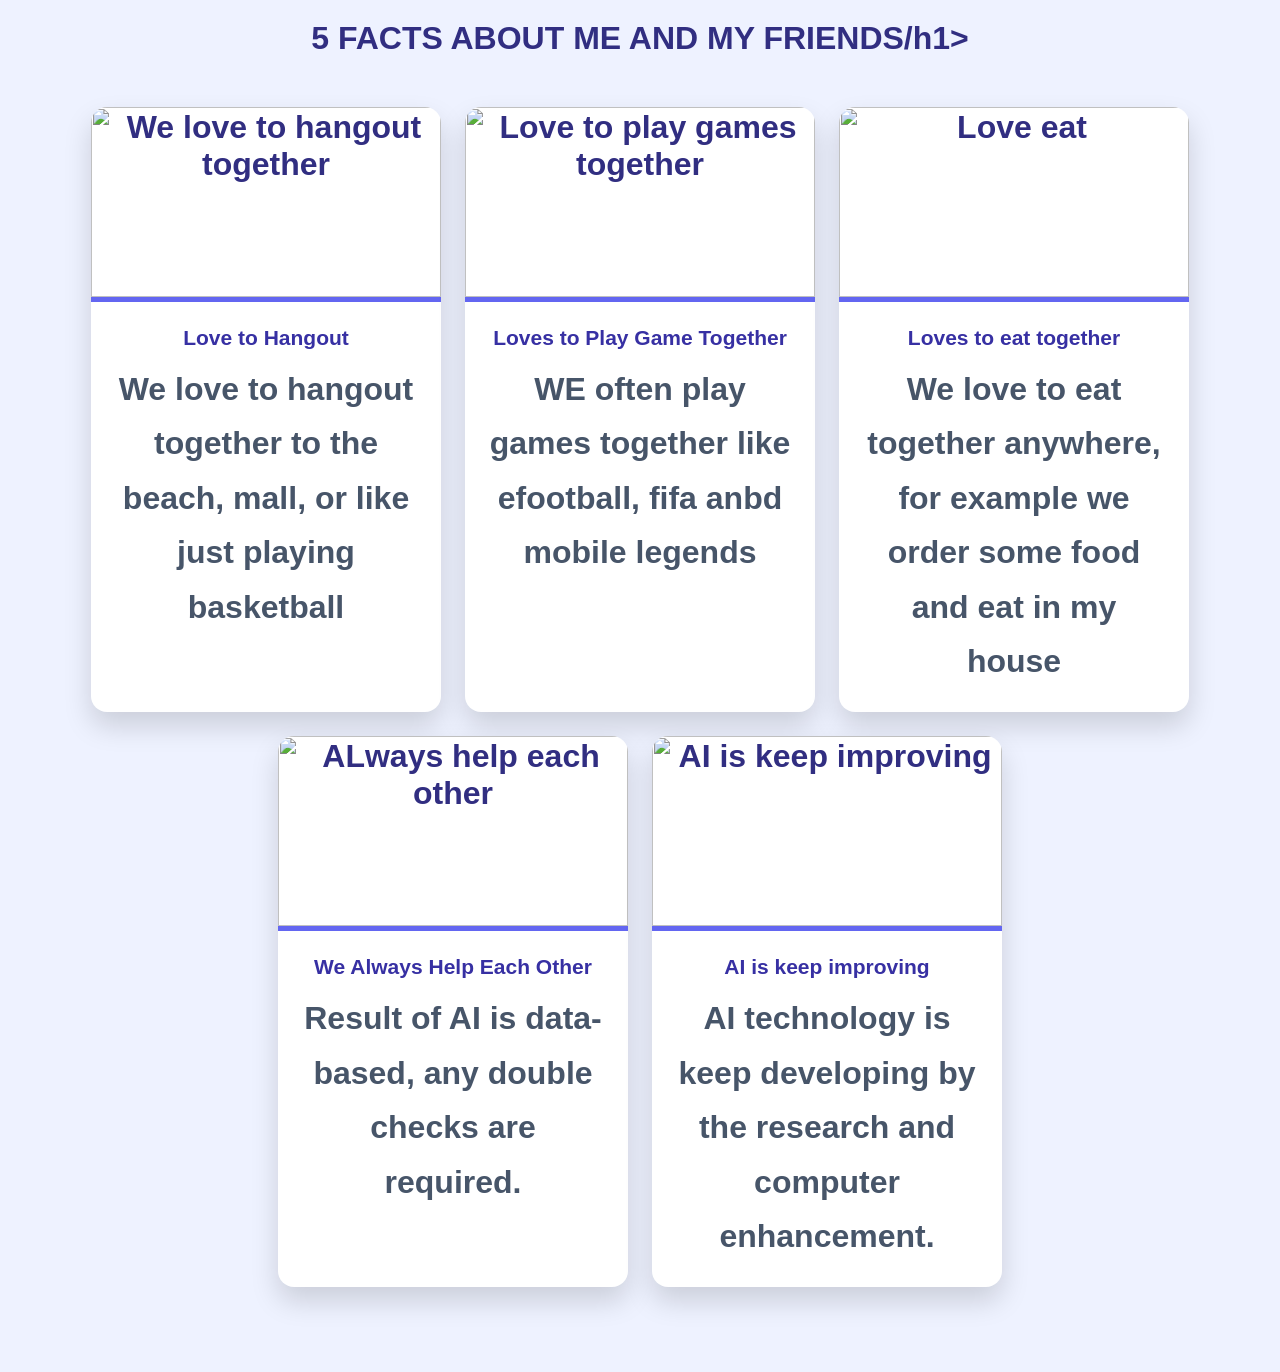
==== fact.html @ af5afd4f "modified:   fact.html" ====
<html lang="en">
<head>
    <meta charset="UTF-8">
    <meta name="viewport" content="width=device-width, initial-scale=1.0">
    <title>5 Facts about me and my friends</title>
    <link rel="stylesheet" href="fact.css">
</head>
<body>

    <h1>5 FACTS ABOUT ME AND MY FRIENDS/h1>

    <div class="container">
       
        <div class="card">
            <img src="https://images.unsplash.com/photo-1633892798304-851c3c69abbd?w=400&auto=format&fit=crop&q=60&ixlib=rb-4.1.0&ixid=M3wxMjA3fDB8MHxzZWFyY2h8M3x8aGFuZ291dHxlbnwwfHwwfHx8MA%3D%3D" alt="We love to hangout together">
            <div class="card-content">
                <h2>Love to Hangout</h2>
                <p>We love to hangout together to the beach, mall, or like just playing basketball</p>
            </div>
        </div>

        
        <div class="card">
            <img src="https://images.unsplash.com/photo-1493711662062-fa541adb3fc8?w=400&auto=format&fit=crop&q=60&ixlib=rb-4.1.0&ixid=M3wxMjA3fDB8MHxzZWFyY2h8M3x8cGxheWluZyUyMGdhbWVzfGVufDB8fDB8fHww" alt="Love to play games together">
            <div class="card-content">
                <h2>Loves to Play Game Together</h2>
                <p> WE often play games together like efootball, fifa anbd mobile legends</p>
            </div>
        </div>

        
        <div class="card">
            <img src="" alt="Love eat">
            <div class="card-content">
                <h2>Loves to eat together</h2>
                <p>We love to eat together anywhere, for example we order some food and eat in my house</p>
            </div>
        </div>

        
        <div class="card">
            <img src="" alt="ALways help each other">
            <div class="card-content">
                <h2>We Always Help Each Other</h2>
                <p>Result of AI is data-based, any double checks are required.</p>
            </div>
        </div>

        <!-- CARD 5 -->
        <div class="card">
            <img src="" alt="AI is keep improving">
            <div class="card-content">
                <h2>AI is keep improving</h2>
                <p>AI technology is keep developing by the research and computer enhancement.</p>
            </div>
        </div>
    </div>

</body>
</html>
---- fact.css ----
* {
    margin: 0;
    padding: 0;
    box-sizing: border-box;
}

body {
    font-family: Arial, sans-serif;
    background: #eef2ff;
    min-height: 100vh;
}

h1 {
    text-align: center;
    padding-top: 20px;
    margin-bottom: 35px;
    color: #312e81;
}

.container {
    width: 90%;
    max-width: 1200px;
    margin: auto;
    padding: 50px 0;
    display: flex;
    flex-wrap: wrap;
    justify-content: center;
    align-items: stretch;
    gap: 24px;
}

.card {
    flex-grow: 1;
    flex-shrink: 1;
    flex-basis: 300px;
    max-width: 350px;
    overflow: hidden;
    background: white;
    border-radius: 16px;
    box-shadow: 0 14px 28px rgba(0, 0, 0, 0.15);
}

.card img {
    display: block;
    width: 100%;
    height: 190px;
    object-fit: cover;
}

.card-content {
    padding: 24px;
    border-top: 5px solid #6366f1;
}

.card-content h2 {
    margin-bottom: 12px;
    color: #3730a3;
    font-size: 21px;
}

.card-content p {
    color: #475569;
    line-height: 1.7;
}
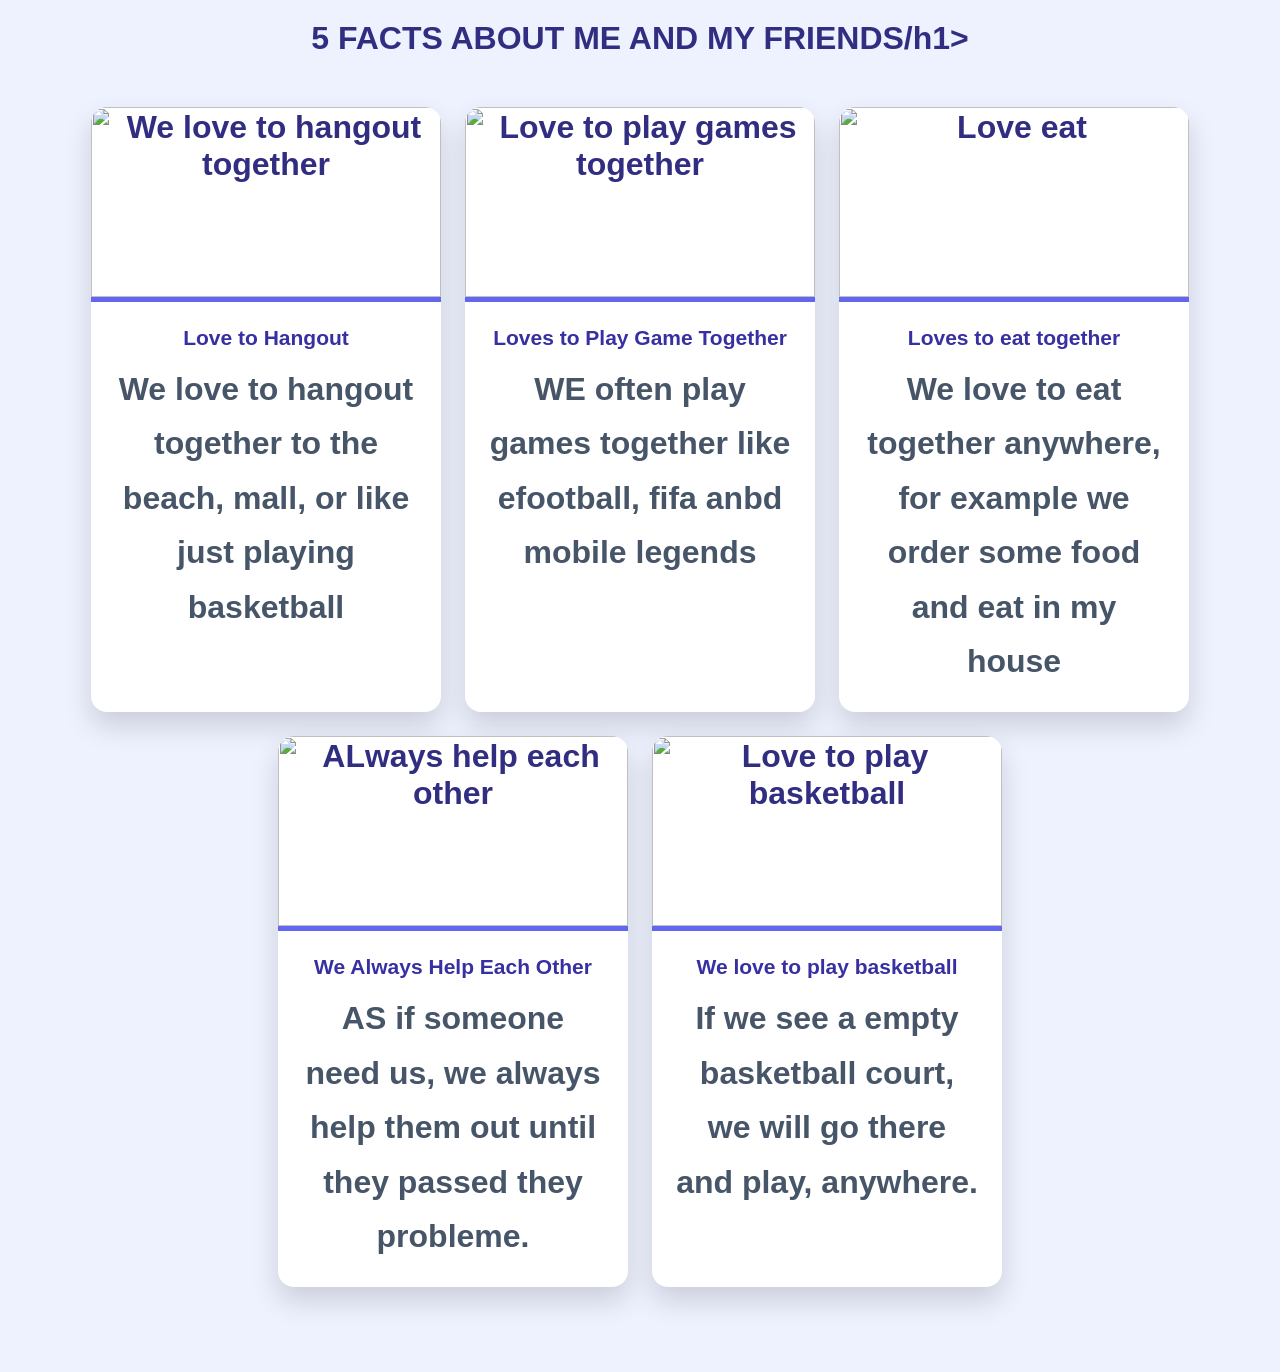
==== commit 4c215b29: "commit" ====
--- a/fact.html
+++ b/fact.html
@@ -39,19 +39,19 @@
 
         
         <div class="card">
-            <img src="" alt="ALways help each other">
+            <img src="https://images.unsplash.com/photo-1611223235982-891064f27716?w=400&auto=format&fit=crop&q=60&ixlib=rb-4.1.0&ixid=M3wxMjA3fDB8MHxzZWFyY2h8MTF8fHN1cHBvcnQlMjBlYWNoJTIwb3RoZXJ8ZW58MHx8MHx8fDA%3D" alt="ALways help each other">
             <div class="card-content">
                 <h2>We Always Help Each Other</h2>
-                <p>Result of AI is data-based, any double checks are required.</p>
+                <p>AS if someone need us, we always help them out until they passed they probleme.</p>
             </div>
         </div>
 
-        <!-- CARD 5 -->
+        
         <div class="card">
-            <img src="" alt="AI is keep improving">
+            <img src="https://images.unsplash.com/photo-1546519638-68e109498ffc?w=400&auto=format&fit=crop&q=60&ixlib=rb-4.1.0&ixid=M3wxMjA3fDB8MHxzZWFyY2h8Mnx8YmFza2V0YmFsbHxlbnwwfHwwfHx8MA%3D%3D" alt="Love to play basketball">
             <div class="card-content">
-                <h2>AI is keep improving</h2>
-                <p>AI technology is keep developing by the research and computer enhancement.</p>
+                <h2>We love to play basketball </h2>
+                <p>If we see a empty basketball court, we will go there and play, anywhere.</p>
             </div>
         </div>
     </div>
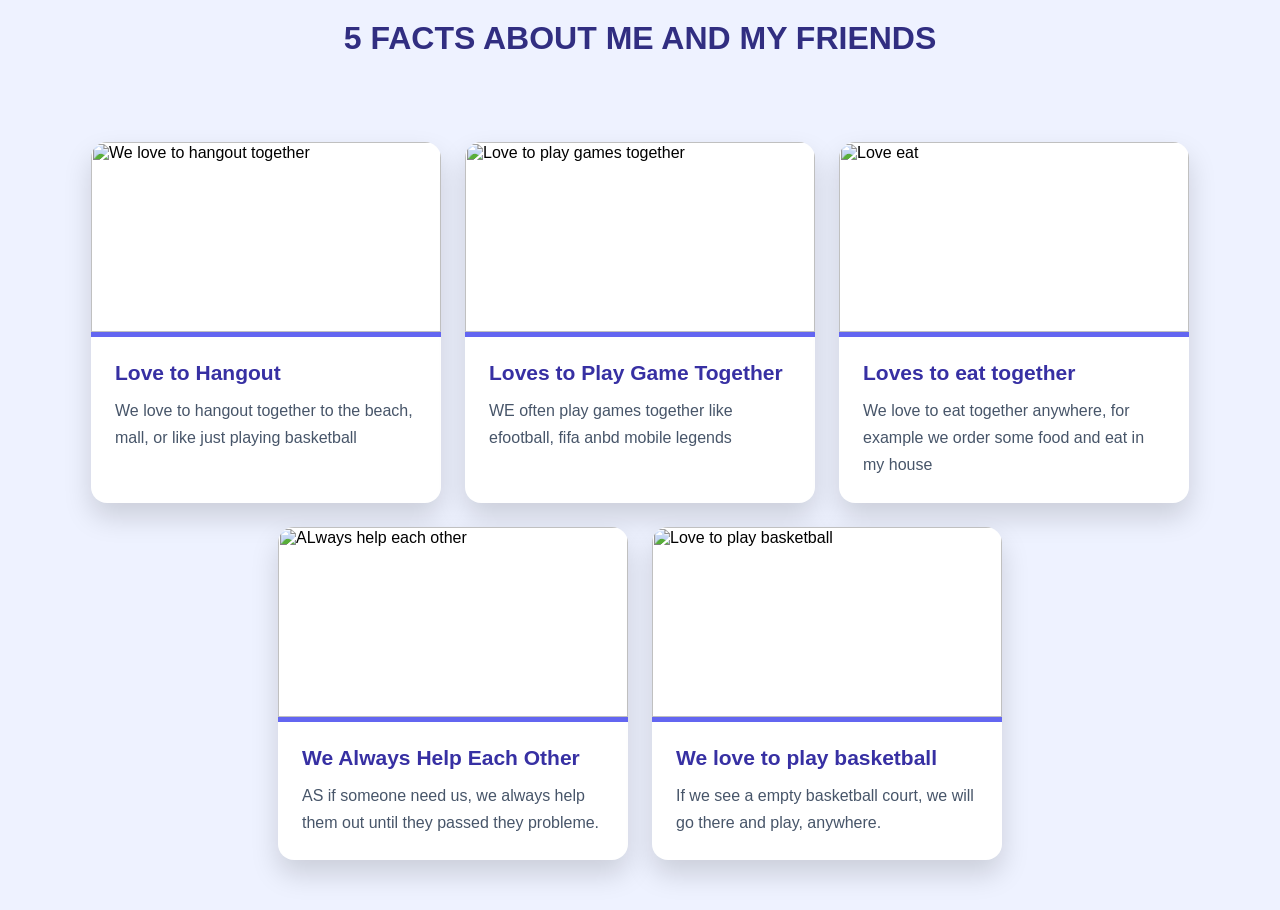
==== commit 09148145: "main" ====
--- a/fact.html
+++ b/fact.html
@@ -7,7 +7,7 @@
 </head>
 <body>
 
-    <h1>5 FACTS ABOUT ME AND MY FRIENDS/h1>
+    <h1>5 FACTS ABOUT ME AND MY FRIENDS</h1>
 
     <div class="container">
        
@@ -30,7 +30,7 @@
 
         
         <div class="card">
-            <img src="" alt="Love eat">
+            <img src="https://images.unsplash.com/photo-1592861956120-e524fc739696?w=400&auto=format&fit=crop&q=60&ixlib=rb-4.1.0&ixid=NHwxMjA3fDA%3D" alt="Love eat">
             <div class="card-content">
                 <h2>Loves to eat together</h2>
                 <p>We love to eat together anywhere, for example we order some food and eat in my house</p>
